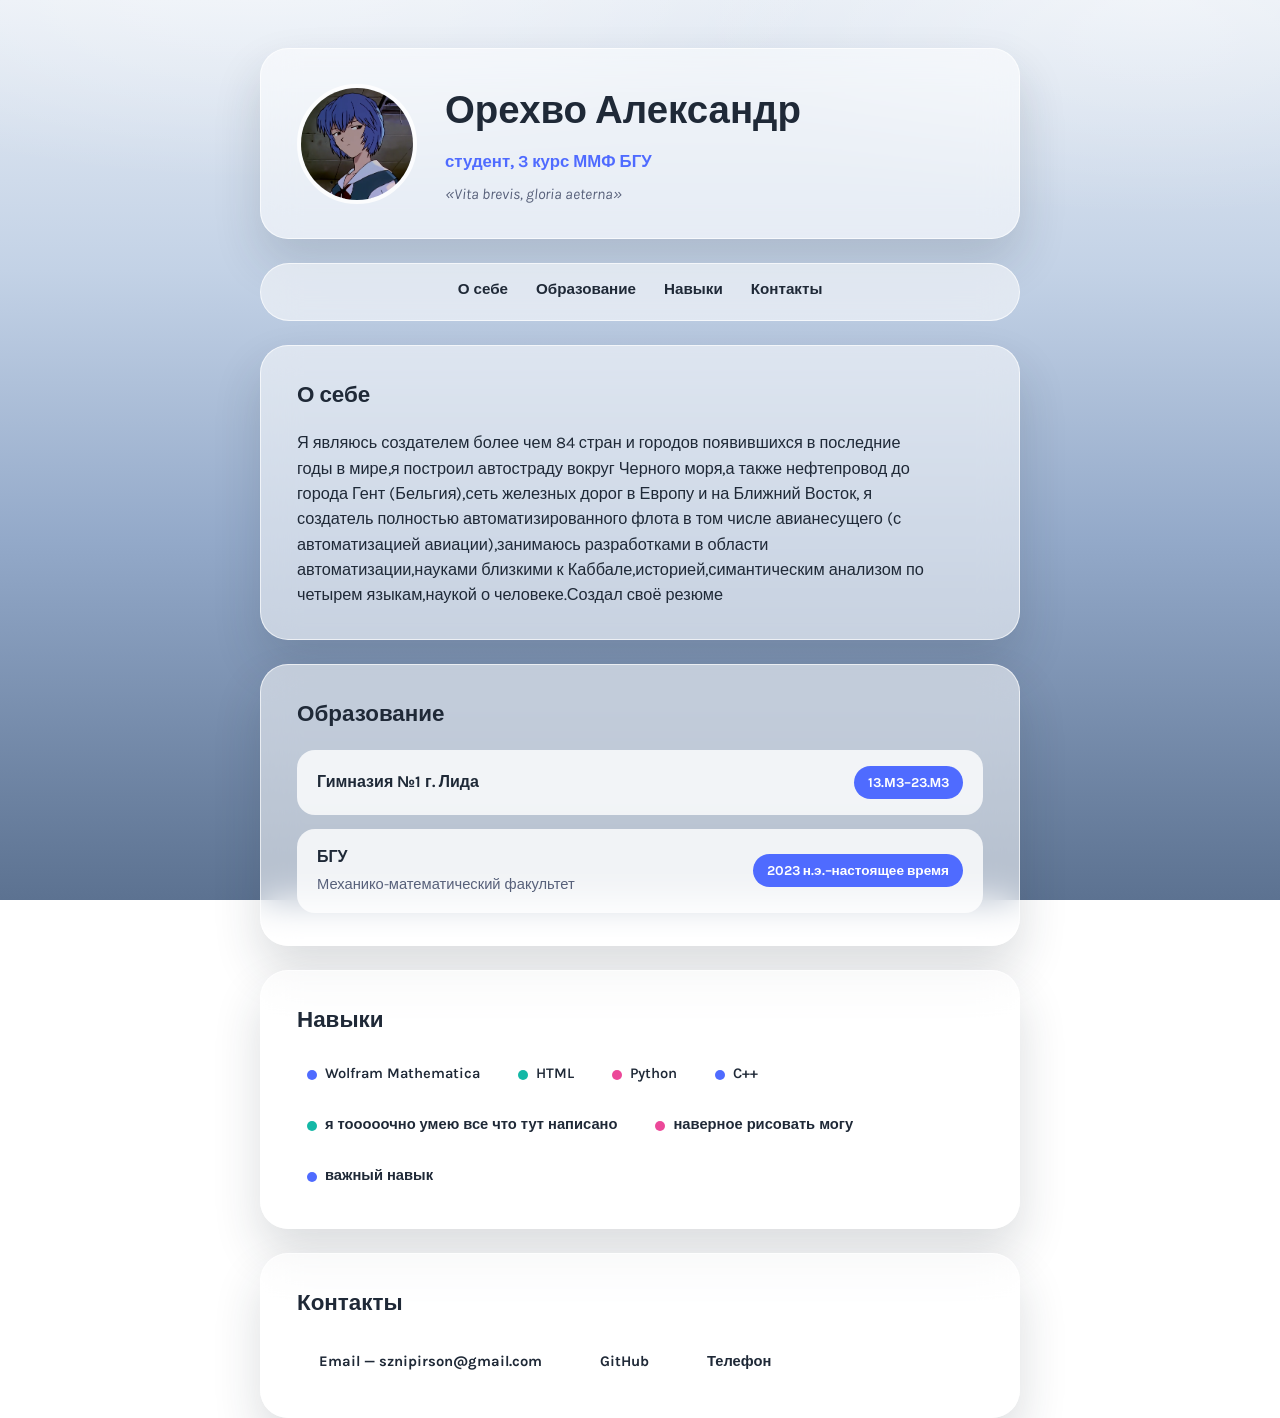
==== task1/index.html @ 3d09adf8 "add lab1: index.html, style.css, image.jpg" ====
<!DOCTYPE html>
<html lang="ru">
<head>
<meta charset="utf-8">
<meta name="viewport" content="width=device-width, initial-scale=1">
<title>Резюме</title>
<link rel="preconnect" href="https://fonts.googleapis.com">
<link rel="preconnect" href="https://fonts.gstatic.com" crossorigin>
<link href="https://fonts.googleapis.com/css2?family=Bricolage+Grotesque:wght@700;800&family=Karla:wght@400;500;700&display=swap" rel="stylesheet">
<link rel="stylesheet" href="style.css">
</head>
<body>
<header class="card hero" id="top">
  <div class="hero__avatar-wrap">
    <img class="hero__avatar" src="sus_Rei.jpg" alt="эаэаээээуэаэуаэуа">
  </div>
  <div class="hero__info">
    <h1 class="hero__name">Орехво Александр</h1>
    <p class="hero__role">студент, 3 курс ММФ БГУ</p>
    <p class="hero__slogan">«Vita brevis, gloria aeterna»</p>
  </div>
</header>

<nav class="nav-pill">
  <a href="#about">О себе</a>
  <a href="#education">Образование</a>
  <a href="#skills">Навыки</a>
  <a href="#contacts">Контакты</a>
</nav>

<main class="content">
  <section class="card" id="about">
    <h2>О себе</h2>
    <article>
      <p>Я являюсь создателем более чем 84 стран и городов появившихся в последние годы в мире,я построил автостраду вокруг Черного моря,а также нефтепровод до города Гент (Бельгия),сеть железных дорог в Европу и на Ближний Восток, я создатель полностью автоматизированного флота в том числе авианесущего (с автоматизацией авиации),занимаюсь разработками в области автоматизации,науками близкими к Каббале,историей,симантическим анализом по четырем языкам,наукой о человеке.Создал своё резюме</p>
    </article>
  </section>

  <section class="card" id="education">
    <h2>Образование</h2>
    <ul class="education__list">
      <li class="education__item">
        <div class="education__info">
          <span class="education__place">Гимназия №1 г. Лида</span>
        </div>
        <span class="education__years">13.М3–23.М3</span>
      </li>
      <li class="education__item">
        <div class="education__info">
          <span class="education__place">БГУ</span>
          <span class="education__detail">Механико-математический факультет</span>
        </div>
        <span class="education__years">2023 н.э.–настоящее время</span>
      </li>
    </ul>
  </section>

  <section class="card" id="skills">
    <h2>Навыки</h2>
    <ul class="skills__list">
      <li><span class="skill"><span class="skill__dot"></span>Wolfram Mathematica</span></li>
      <li><span class="skill"><span class="skill__dot"></span>HTML</span></li>
      <li><span class="skill"><span class="skill__dot"></span>Python</span></li>
      <li><span class="skill"><span class="skill__dot"></span>C++</span></li>
      <li><span class="skill"><span class="skill__dot"></span>я тооооочно умею все что тут написано</span></li>
      <li><span class="skill"><span class="skill__dot"></span>наверное рисовать могу</span></li>
      <li><span class="skill"><span class="skill__dot"></span>важный навык</span></li>
    </ul>
  </section>
</main>

<footer class="card contacts" id="contacts">
  <h2>Контакты</h2>
  <ul class="contacts__list">
    <li><a class="contacts__link" href="sznipirson@gmail.com">Email — sznipirson@gmail.com</a></li>
    <li><a class="contacts__link" href="https://github.com/OrehvoAlexander" target="_blank" rel="noopener noreferrer">GitHub</a></li>
    <li><a class="contacts__link" href="+375447250716">Телефон</a></li>
  </ul>
</footer>
</body>
</html>
---- task1/style.css ----
:root {
  --ink: #1f2937;
  --muted: #57607a;
  --accent: #4f6bff;
  --accent-teal: #14b8a6;
  --accent-pink: #ec4899;
  --glass: rgba(255, 255, 255, 0.55);
  --glass-strong: rgba(255, 255, 255, 0.8);
  --glass-border: rgba(255, 255, 255, 0.65);
}

* {
  box-sizing: border-box;
  margin: 0;
  padding: 0;
}

html, body {
  height: 100%;
}

body {
  min-height: 100vh;
  background:
    radial-gradient(ellipse 80% 50% at 20% -10%, rgba(255, 255, 255, 0.6), transparent 60%),
    radial-gradient(ellipse 60% 40% at 90% 0%, rgba(255, 255, 255, 0.4), transparent 60%),
    linear-gradient(180deg, #e7edf5 0%, #c3d2e6 30%, #93a9c9 60%, #5c7291 100%);
  background-attachment: fixed;
  color: var(--ink);
  font-family: 'Karla', 'Segoe UI', sans-serif;
  line-height: 1.55;
  display: flex;
  flex-direction: column;
  align-items: center;
  gap: 24px;
  padding: 48px 20px;
}

a {
  color: inherit;
  text-decoration: none;
}

a:focus-visible {
  outline: 3px solid var(--accent);
  outline-offset: 3px;
}

img {
  max-width: 100%;
  display: block;
}

ul {
  list-style: none;
}

.card {
  width: 100%;
  max-width: 760px;
  background: var(--glass);
  backdrop-filter: blur(18px);
  -webkit-backdrop-filter: blur(18px);
  border: 1px solid var(--glass-border);
  border-radius: 28px;
  box-shadow: 0 24px 48px rgba(31, 41, 55, 0.16);
  padding: 32px 36px;
}

.card h2 {
  font-family: 'Bricolage Grotesque', 'Karla', sans-serif;
  font-size: 1.4rem;
  font-weight: 800;
  margin-bottom: 18px;
}

header.hero {
  display: flex;
  flex-direction: row;
  flex-wrap: wrap;
  align-items: center;
  justify-content: flex-start;
  gap: 28px;
}

.hero__avatar-wrap {
  flex: 0 0 auto;
}

.hero__avatar {
  width: 120px;
  height: 120px;
  border-radius: 50%;
  border: 4px solid var(--glass-strong);
  object-fit: cover;
}

.hero__info {
  display: flex;
  flex-direction: column;
  gap: 8px;
}

.hero__name {
  font-family: 'Bricolage Grotesque', 'Karla', sans-serif;
  font-size: clamp(1.7rem, 4vw, 2.4rem);
  font-weight: 800;
}

.hero__role {
  color: var(--accent);
  font-weight: 700;
  font-size: 1.05rem;
}

.hero__slogan {
  color: var(--muted);
  font-style: italic;
  font-size: 0.95rem;
}

.nav-pill {
  width: 100%;
  max-width: 760px;
  background: var(--glass);
  backdrop-filter: blur(18px);
  -webkit-backdrop-filter: blur(18px);
  border: 1px solid var(--glass-border);
  border-radius: 999px;
  padding: 14px 28px;
  display: flex;
  flex-direction: row;
  flex-wrap: wrap;
  justify-content: center;
  align-items: center;
  gap: 28px;
}

.nav-pill a {
  font-weight: 700;
  font-size: 0.95rem;
  padding-bottom: 2px;
  border-bottom: 2px solid transparent;
}

.nav-pill a:hover {
  color: var(--accent);
  border-bottom-color: var(--accent);
}

.content {
  width: 100%;
  max-width: 760px;
  display: flex;
  flex-direction: column;
  gap: 24px;
}

#about article p {
  max-width: 64ch;
  font-size: 1.02rem;
}

.education__list {
  display: flex;
  flex-direction: column;
  gap: 14px;
}

.education__item {
  display: flex;
  flex-direction: row;
  flex-wrap: wrap;
  justify-content: space-between;
  align-items: center;
  gap: 16px;
  background: var(--glass-strong);
  border-radius: 18px;
  padding: 16px 20px;
}

.education__info {
  display: flex;
  flex-direction: column;
  gap: 4px;
}

.education__place {
  font-weight: 700;
}

.education__detail {
  color: var(--muted);
  font-size: 0.92rem;
}

.education__years {
  flex: 0 0 auto;
  background: var(--accent);
  color: #fff;
  font-weight: 700;
  font-size: 0.85rem;
  padding: 6px 14px;
  border-radius: 999px;
}

.skills__list {
  display: flex;
  flex-direction: row;
  flex-wrap: wrap;
  align-items: center;
  gap: 12px;
}

.skill {
  display: inline-flex;
  flex-direction: row;
  align-items: center;
  gap: 8px;
  background: var(--glass-strong);
  border-radius: 999px;
  padding: 8px 16px 8px 10px;
  font-weight: 600;
  font-size: 0.92rem;
}

.skill__dot {
  width: 10px;
  height: 10px;
  border-radius: 50%;
  background: var(--accent);
}

.skills__list li:nth-child(3n+2) .skill__dot {
  background: var(--accent-teal);
}

.skills__list li:nth-child(3n) .skill__dot {
  background: var(--accent-pink);
}

.contacts__list {
  display: flex;
  flex-direction: row;
  flex-wrap: wrap;
  justify-content: flex-start;
  align-items: center;
  gap: 14px;
}

.contacts__link {
  display: inline-block;
  background: var(--glass-strong);
  border-radius: 999px;
  padding: 10px 20px;
  font-weight: 700;
  font-size: 0.92rem;
  border: 2px solid transparent;
}

.contacts__link:hover {
  border-color: var(--accent);
  color: var(--accent);
}
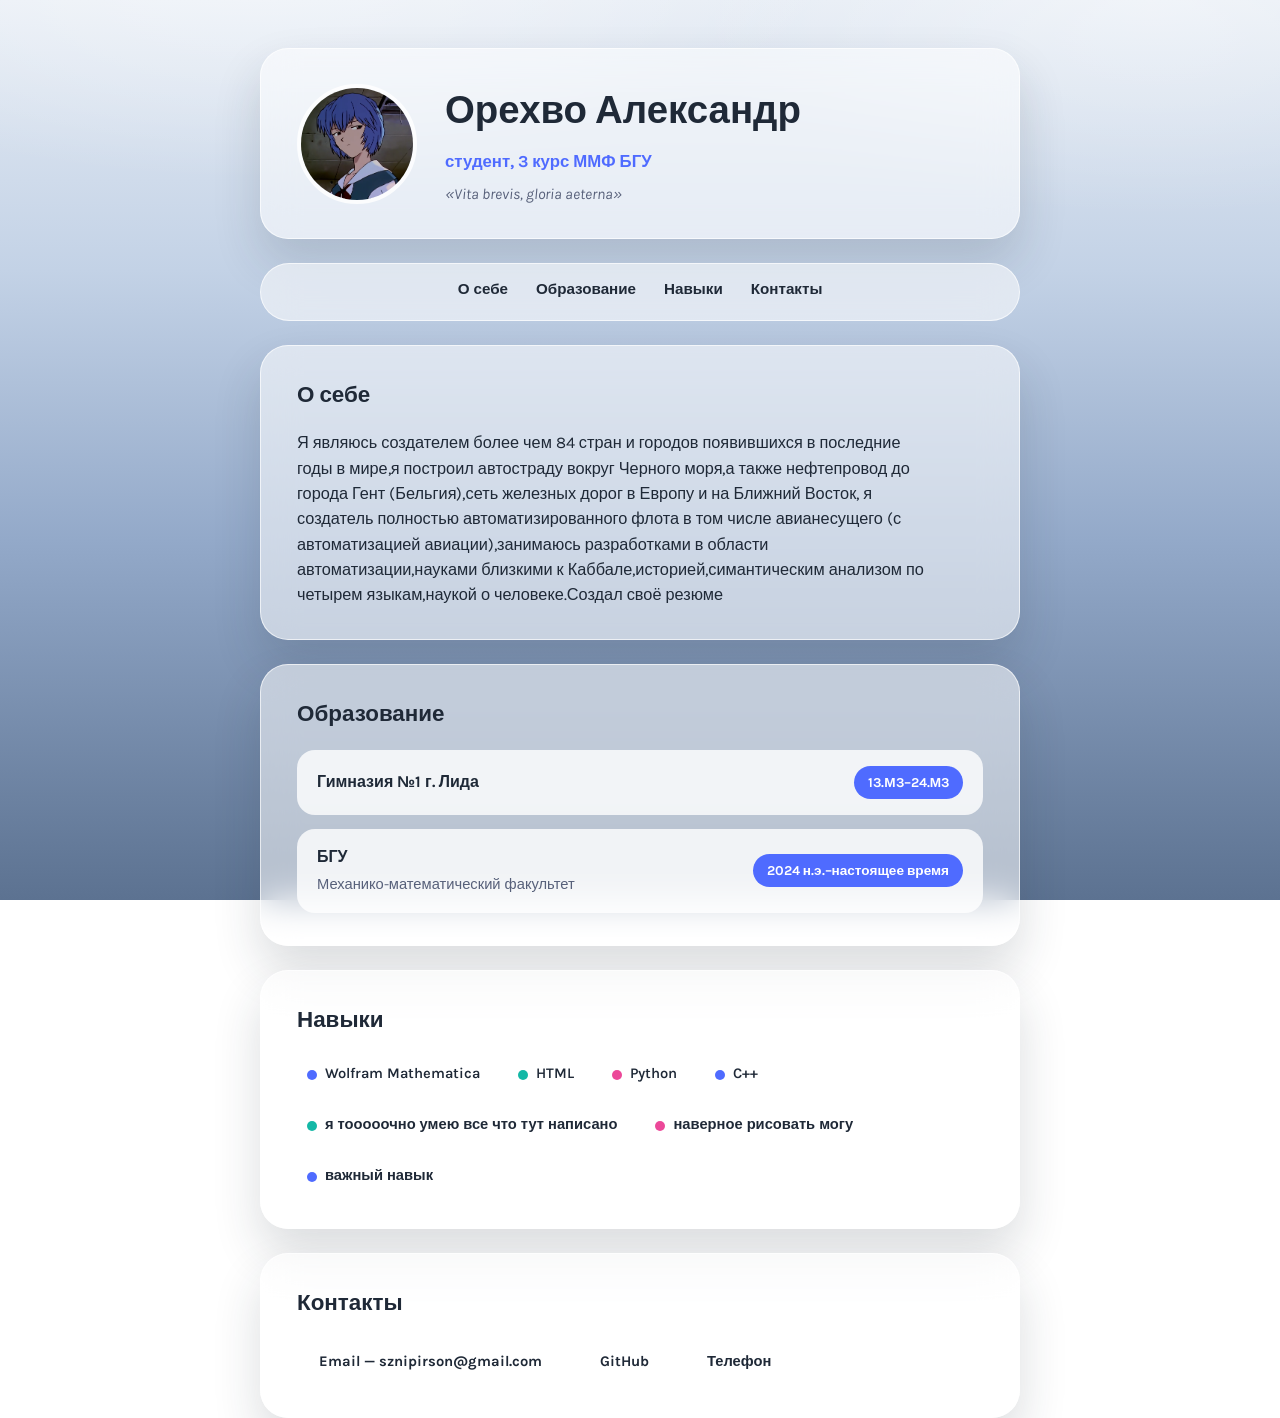
==== commit 19e5601a: "fix" ====
--- a/task1/index.html
+++ b/task1/index.html
@@ -43,14 +43,14 @@
         <div class="education__info">
           <span class="education__place">Гимназия №1 г. Лида</span>
         </div>
-        <span class="education__years">13.М3–23.М3</span>
+        <span class="education__years">13.М3–24.М3</span>
       </li>
       <li class="education__item">
         <div class="education__info">
           <span class="education__place">БГУ</span>
           <span class="education__detail">Механико-математический факультет</span>
         </div>
-        <span class="education__years">2023 н.э.–настоящее время</span>
+        <span class="education__years">2024 н.э.–настоящее время</span>
       </li>
     </ul>
   </section>
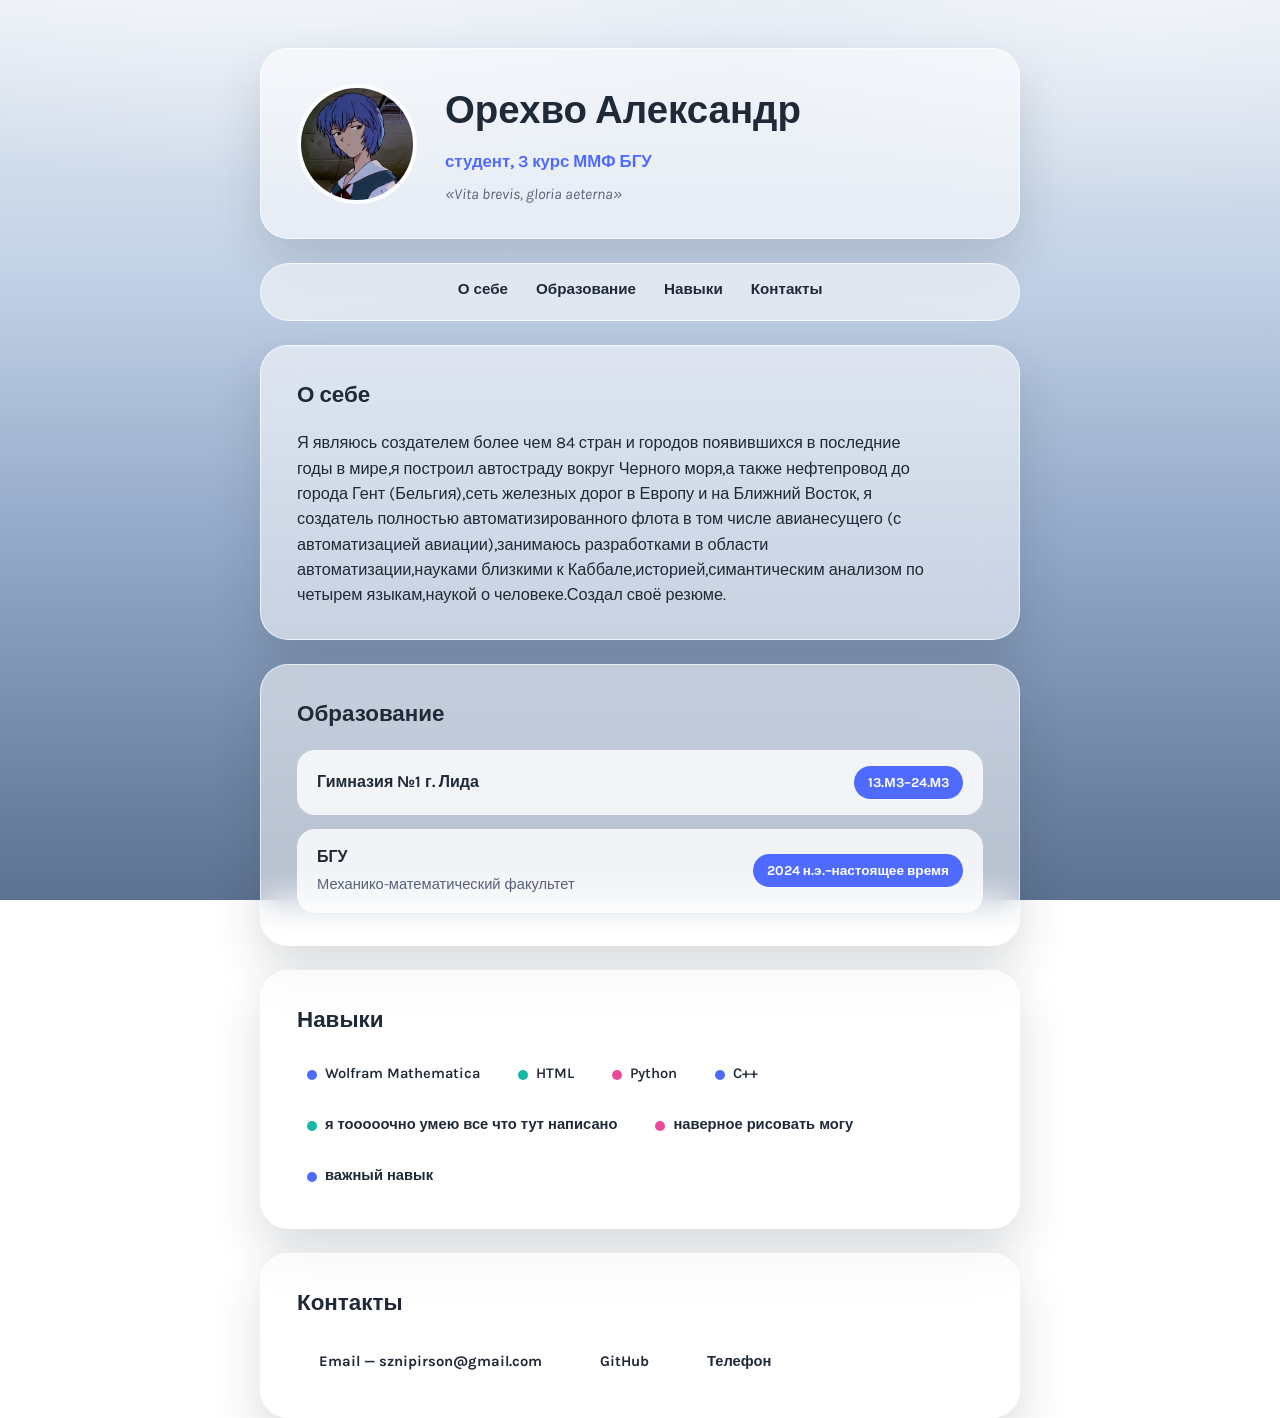
==== commit 1d860bce: "add lab1: index.html, style.css, image.jpg" ====
--- a/task1/index.html
+++ b/task1/index.html
@@ -32,7 +32,7 @@
   <section class="card" id="about">
     <h2>О себе</h2>
     <article>
-      <p>Я являюсь создателем более чем 84 стран и городов появившихся в последние годы в мире,я построил автостраду вокруг Черного моря,а также нефтепровод до города Гент (Бельгия),сеть железных дорог в Европу и на Ближний Восток, я создатель полностью автоматизированного флота в том числе авианесущего (с автоматизацией авиации),занимаюсь разработками в области автоматизации,науками близкими к Каббале,историей,симантическим анализом по четырем языкам,наукой о человеке.Создал своё резюме</p>
+      <p>Я являюсь создателем более чем 84 стран и городов появившихся в последние годы в мире,я построил автостраду вокруг Черного моря,а также нефтепровод до города Гент (Бельгия),сеть железных дорог в Европу и на Ближний Восток, я создатель полностью автоматизированного флота в том числе авианесущего (с автоматизацией авиации),занимаюсь разработками в области автоматизации,науками близкими к Каббале,историей,симантическим анализом по четырем языкам,наукой о человеке.Создал своё резюме.</p>
     </article>
   </section>
 
